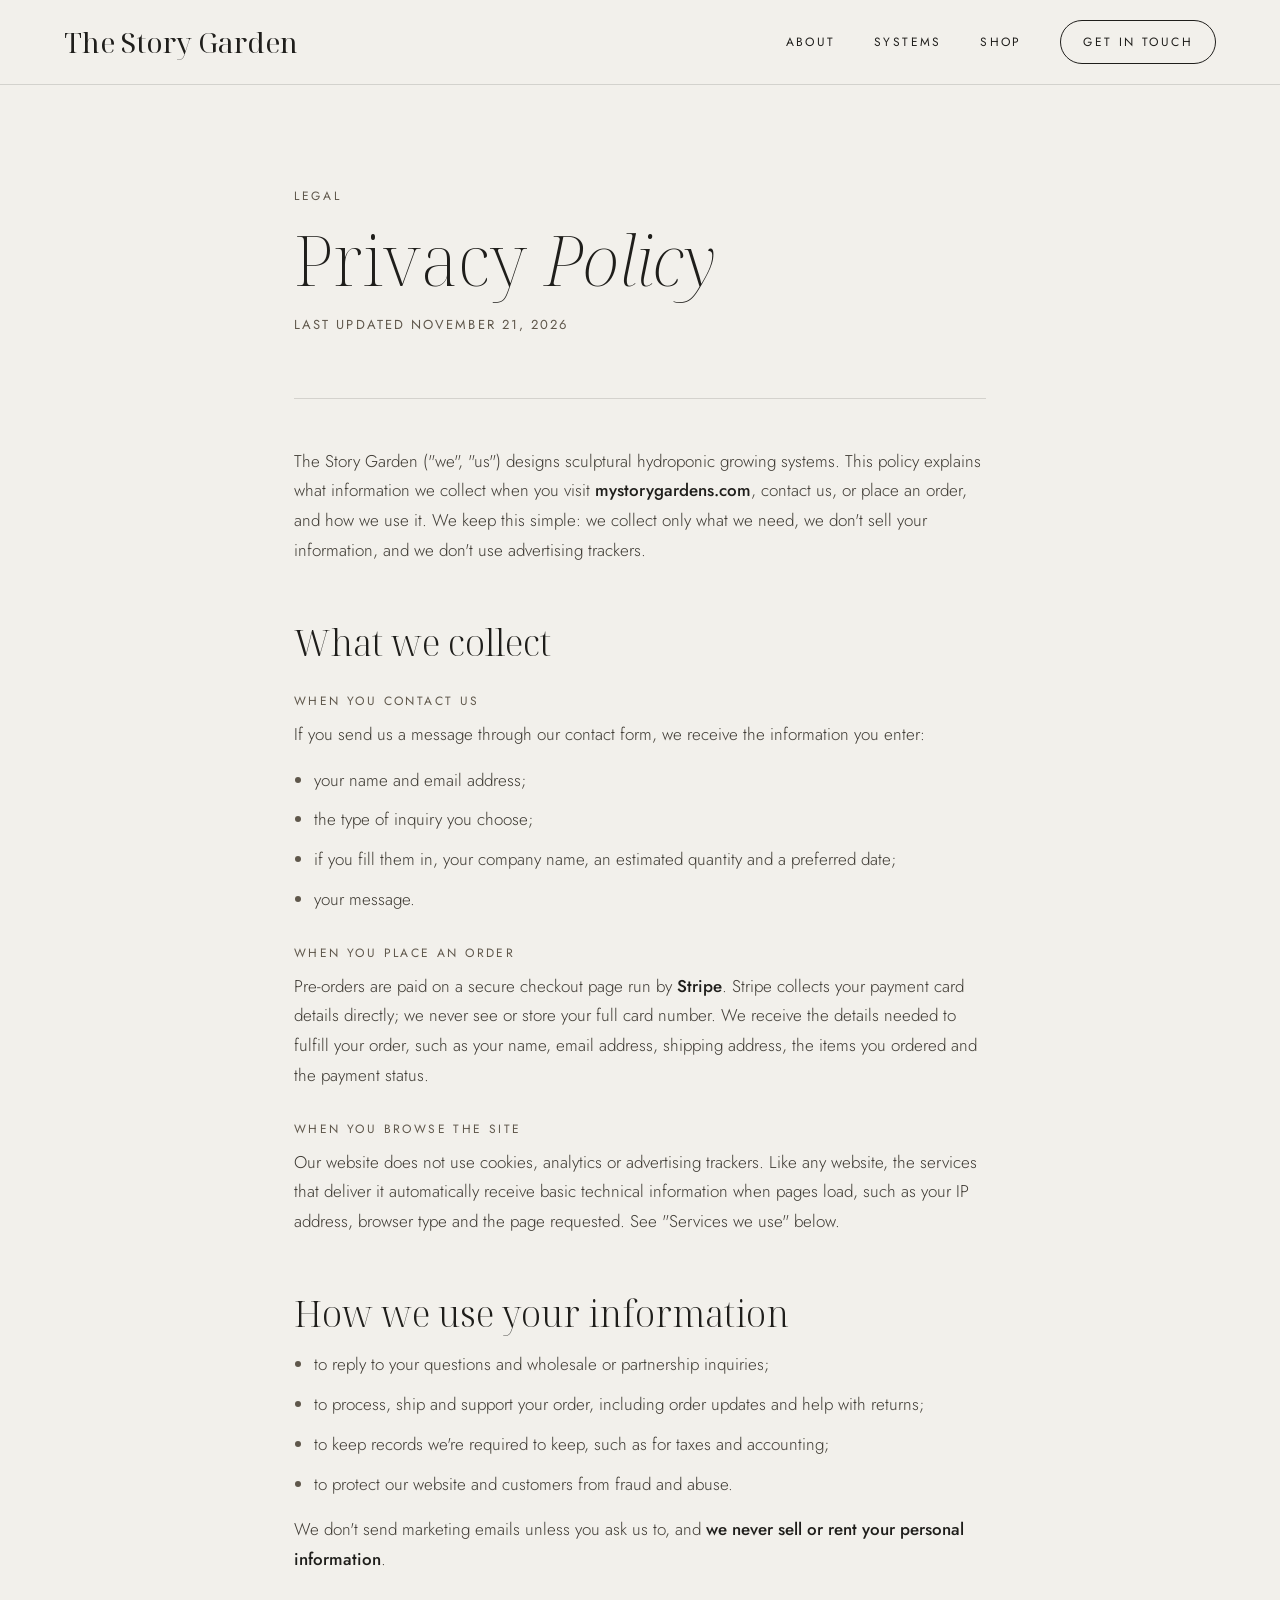
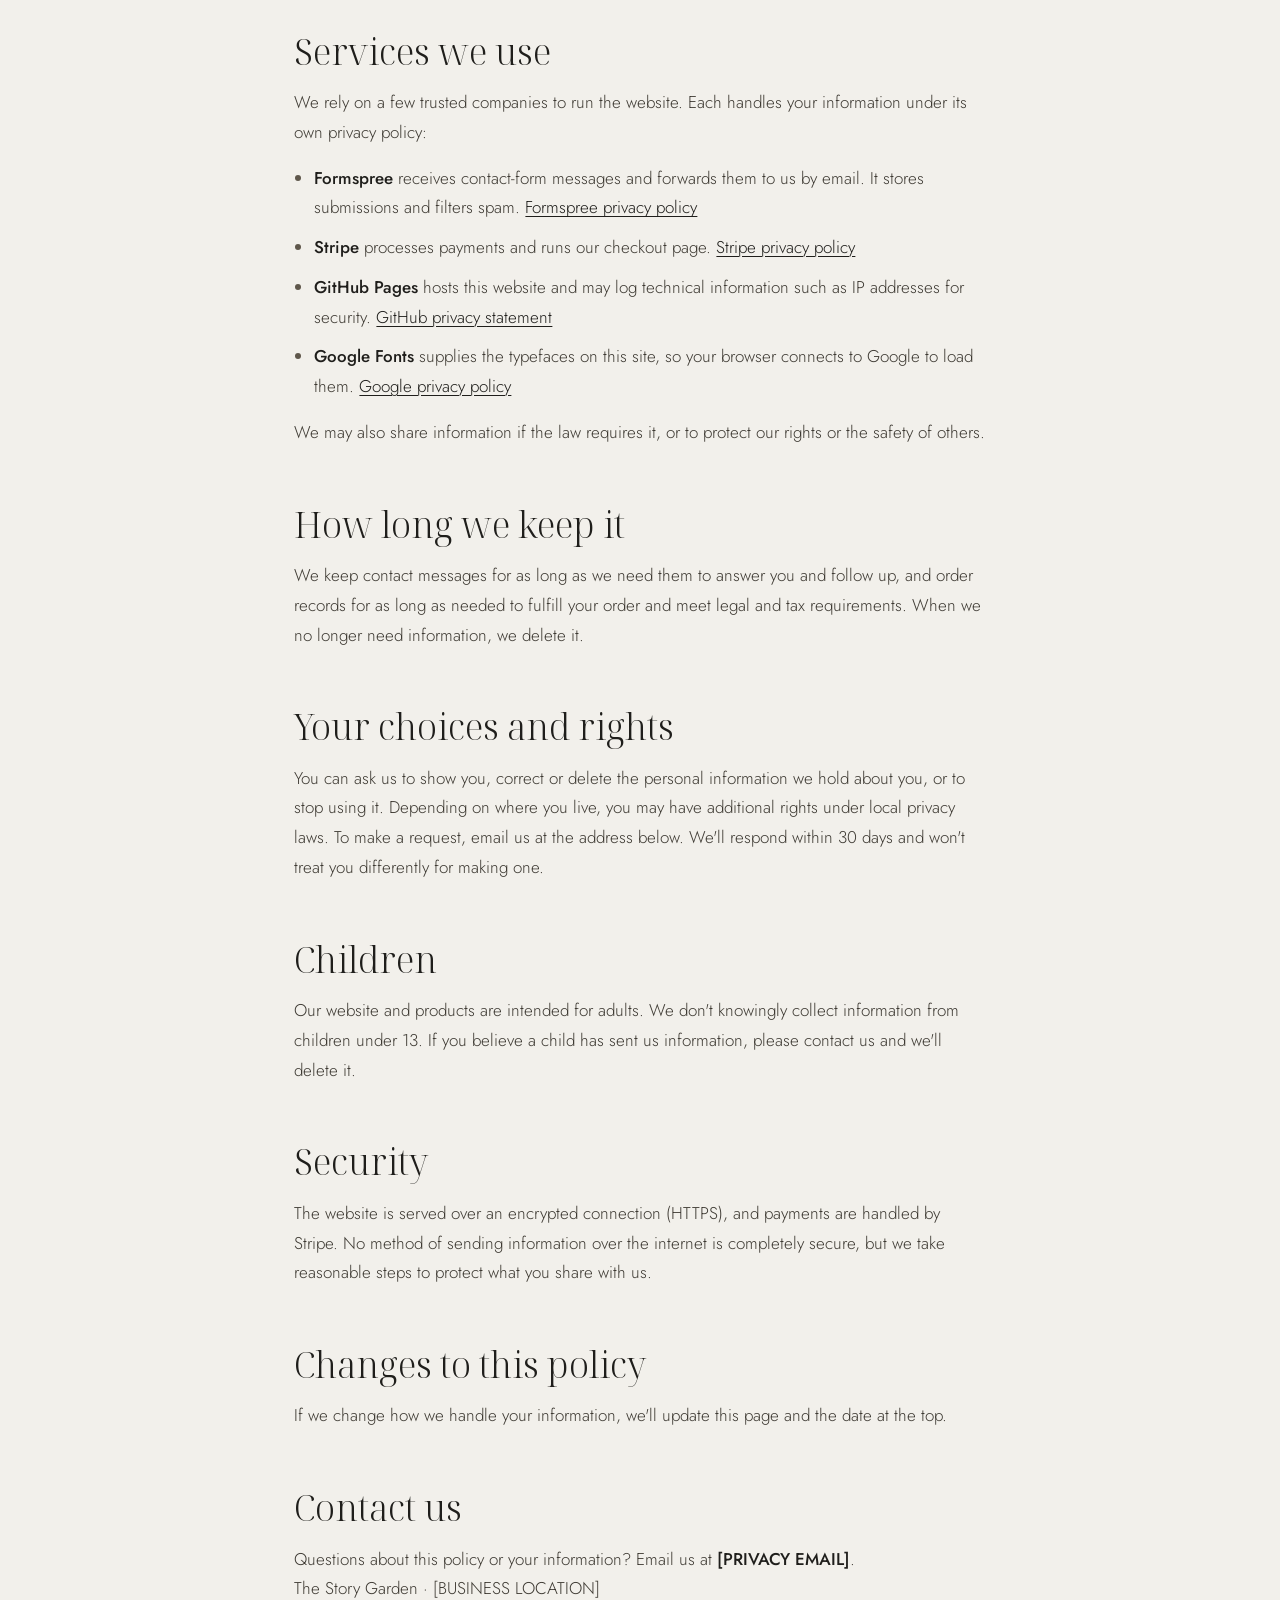
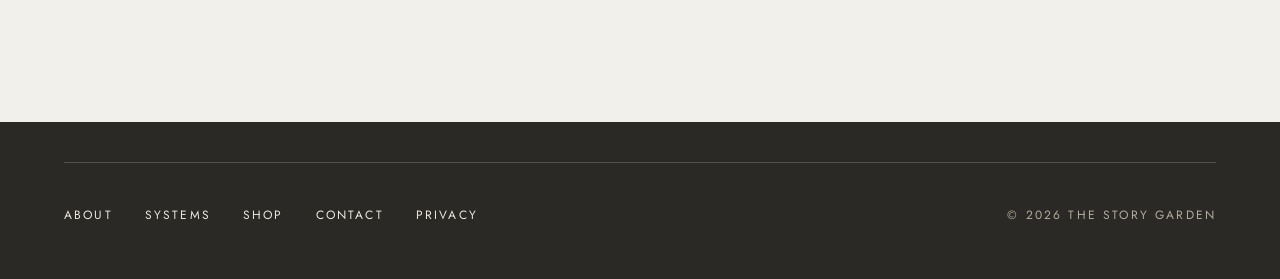
==== privacy.html @ dff9e578 "Add a privacy policy page New privacy.html (styled by css/legal.css) describing what the site collec" ====
<!doctype html>
<html lang="en">
<head>
  <meta charset="utf-8">
  <meta name="viewport" content="width=device-width, initial-scale=1">
  <title>Privacy Policy — The Story Garden</title>
  <meta name="description" content="How The Story Garden collects, uses and protects your information.">
  <meta name="theme-color" content="#F2F0EB">
  <link rel="icon" href="favicon.svg" type="image/svg+xml">
  <link rel="apple-touch-icon" href="images/sg-initial-logo.png">

  <link rel="preconnect" href="https://fonts.googleapis.com">
  <link rel="preconnect" href="https://fonts.gstatic.com" crossorigin>
  <link rel="stylesheet" href="https://fonts.googleapis.com/css2?family=Noto+Serif+Display:ital,wght@0,200;0,300;0,400;1,200;1,300&family=Jost:wght@300;400;500&display=swap">
  <link rel="stylesheet" href="css/styles.css">
  <link rel="stylesheet" href="css/legal.css">

  <script src="js/main.js" defer></script>
</head>
<body>

  <!-- ============ HEADER ============ -->
  <header class="site-header">
    <div class="container header-inner">
      <a href="index.html" class="logo">The Story Garden</a>
      <nav class="main-nav" aria-label="Main">
        <a class="ulink" href="index.html#about">About</a>
        <a class="ulink" href="index.html#systems">Systems</a>
        <a class="ulink" href="index.html#shop">Shop</a>
        <a class="btn btn-line btn-small" href="index.html#contact">Get in touch</a>
      </nav>
    </div>
  </header>

  <main class="container legal">
    <p class="label">Legal</p>
    <h1 class="title-xl">Privacy <em>Policy</em></h1>
    <p class="legal-date">Last updated November 21, 2026</p>

    <div class="legal-body">
      <p>The Story Garden ("we", "us") designs sculptural hydroponic growing systems. This policy explains what information we collect when you visit <strong>mystorygardens.com</strong>, contact us, or place an order, and how we use it. We keep this simple: we collect only what we need, we don't sell your information, and we don't use advertising trackers.</p>

      <h2>What we collect</h2>

      <h3>When you contact us</h3>
      <p>If you send us a message through our contact form, we receive the information you enter:</p>
      <ul>
        <li>your name and email address;</li>
        <li>the type of inquiry you choose;</li>
        <li>if you fill them in, your company name, an estimated quantity and a preferred date;</li>
        <li>your message.</li>
      </ul>

      <h3>When you place an order</h3>
      <p>Pre-orders are paid on a secure checkout page run by <strong>Stripe</strong>. Stripe collects your payment card details directly; we never see or store your full card number. We receive the details needed to fulfill your order, such as your name, email address, shipping address, the items you ordered and the payment status.</p>

      <h3>When you browse the site</h3>
      <p>Our website does not use cookies, analytics or advertising trackers. Like any website, the services that deliver it automatically receive basic technical information when pages load, such as your IP address, browser type and the page requested. See "Services we use" below.</p>

      <h2>How we use your information</h2>
      <ul>
        <li>to reply to your questions and wholesale or partnership inquiries;</li>
        <li>to process, ship and support your order, including order updates and help with returns;</li>
        <li>to keep records we're required to keep, such as for taxes and accounting;</li>
        <li>to protect our website and customers from fraud and abuse.</li>
      </ul>
      <p>We don't send marketing emails unless you ask us to, and <strong>we never sell or rent your personal information</strong>.</p>

      <h2>Services we use</h2>
      <p>We rely on a few trusted companies to run the website. Each handles your information under its own privacy policy:</p>
      <ul>
        <li><strong>Formspree</strong> receives contact-form messages and forwards them to us by email. It stores submissions and filters spam. <a href="https://formspree.io/legal/privacy-policy" rel="noopener">Formspree privacy policy</a></li>
        <li><strong>Stripe</strong> processes payments and runs our checkout page. <a href="https://stripe.com/privacy" rel="noopener">Stripe privacy policy</a></li>
        <li><strong>GitHub Pages</strong> hosts this website and may log technical information such as IP addresses for security. <a href="https://docs.github.com/en/site-policy/privacy-policies/github-general-privacy-statement" rel="noopener">GitHub privacy statement</a></li>
        <li><strong>Google Fonts</strong> supplies the typefaces on this site, so your browser connects to Google to load them. <a href="https://policies.google.com/privacy" rel="noopener">Google privacy policy</a></li>
      </ul>
      <p>We may also share information if the law requires it, or to protect our rights or the safety of others.</p>

      <h2>How long we keep it</h2>
      <p>We keep contact messages for as long as we need them to answer you and follow up, and order records for as long as needed to fulfill your order and meet legal and tax requirements. When we no longer need information, we delete it.</p>

      <h2>Your choices and rights</h2>
      <p>You can ask us to show you, correct or delete the personal information we hold about you, or to stop using it. Depending on where you live, you may have additional rights under local privacy laws. To make a request, email us at the address below. We'll respond within 30 days and won't treat you differently for making one.</p>

      <h2>Children</h2>
      <p>Our website and products are intended for adults. We don't knowingly collect information from children under 13. If you believe a child has sent us information, please contact us and we'll delete it.</p>

      <h2>Security</h2>
      <p>The website is served over an encrypted connection (HTTPS), and payments are handled by Stripe. No method of sending information over the internet is completely secure, but we take reasonable steps to protect what you share with us.</p>

      <h2>Changes to this policy</h2>
      <p>If we change how we handle your information, we'll update this page and the date at the top.</p>

      <h2>Contact us</h2>
      <p>Questions about this policy or your information? Email us at <strong>[PRIVACY EMAIL]</strong>.<br>
      The Story Garden · [BUSINESS LOCATION]</p>
    </div>
  </main>

  <!-- ============ FOOTER ============ -->
  <footer class="dark">
    <div class="container footer-inner">
      <div class="footer-bar">
        <nav aria-label="Footer">
          <a class="ulink" href="index.html#about">About</a>
          <a class="ulink" href="index.html#systems">Systems</a>
          <a class="ulink" href="index.html#shop">Shop</a>
          <a class="ulink" href="index.html#contact">Contact</a>
          <a class="ulink" href="privacy.html" aria-current="page">Privacy</a>
        </nav>
        <span class="muted">© <span id="year">2026</span> The Story Garden</span>
      </div>
    </div>
  </footer>

</body>
</html>
---- css/styles.css ----
/* =========================================================
   The Story Garden — styles
   Colors and fonts live in :root so you can tweak them in one place.
   Fonts are loaded in index.html (Google Fonts: Noto Serif Display + Jost).
   ========================================================= */

:root {
  --ground: #F2F0EB;      /* page background */
  --stone: #E7E2D8;       /* shop band */
  --photo: #E4DED2;       /* image placeholder tone */
  --ink: #1F1E1B;         /* main text */
  --body: #3E3A33;        /* paragraph text */
  --muted: #5F574B;       /* small labels */
  --line: rgba(31, 30, 27, .14);
  --dark: #2A2925;        /* systems + footer */
  --on-dark: #EDE9E1;
  --on-dark-muted: #B3AB9D;
  --accent: #4E5A43;      /* moss green buttons */

  --serif: 'Noto Serif Display', Georgia, serif;
  --sans: 'Jost', system-ui, sans-serif;

  --pad: clamp(20px, 5vw, 64px);
  --ease: cubic-bezier(.2, .7, .2, 1);
}

*, *::before, *::after { box-sizing: border-box; }
html { scroll-behavior: smooth; scroll-padding-top: 84px; }
body {
  margin: 0;
  background: var(--ground);
  color: var(--ink);
  font-family: var(--sans);
  font-weight: 300;
  -webkit-font-smoothing: antialiased;
}
img, video { display: block; max-width: 100%; }
a { color: inherit; text-decoration: none; }
a:hover { color: var(--accent); }
em { font-style: italic; }
h1, h2, h3, p { margin: 0; }

/* Clear outline for keyboard users (not shown on mouse click) */
:focus-visible { outline: 2px solid var(--accent); outline-offset: 3px; }
.dark :focus-visible { outline-color: var(--on-dark); }

.container { max-width: 1320px; margin: 0 auto; padding-inline: var(--pad); }
.section { padding-block: clamp(80px, 10vw, 150px); }

/* ---------- Type helpers ---------- */
.label, .eyebrow, .small-caps {
  font-size: 12px; letter-spacing: .22em; text-transform: uppercase;
  color: var(--muted); font-weight: 400;
}
.title, .title-xl, .statement, .hero-title, .footer-big, .logo, h3 {
  font-family: var(--serif); font-weight: 200;
}
.title { font-size: clamp(40px, 5vw, 72px); line-height: 1.02; }
.title-xl { font-size: clamp(48px, 5.4vw, 80px); line-height: 1; }
.statement { font-size: clamp(34px, 4.2vw, 60px); line-height: 1.12; letter-spacing: -.01em; }
.body, .lead, .about p { font-size: 17px; line-height: 1.7; color: var(--body); }
.lead { font-size: 18px; max-width: 440px; }

/* ---------- Links & buttons ---------- */
.ulink {
  background-image: linear-gradient(currentColor, currentColor);
  background-size: 0% 1px; background-repeat: no-repeat; background-position: 0 100%;
  padding-bottom: 3px; transition: background-size .5s ease;
}
.ulink:hover { background-size: 100% 1px; }
/* Small text links: invisible padding makes the tap area 44px tall; the underline stays under the text */
.main-nav .ulink, .footer-bar .ulink, .card-meta .ulink, .small-caps.ulink {
  display: inline-block; padding-block: 15px; background-position: 0 calc(100% - 13px);
}
.link-arrow {
  display: inline-flex; align-items: center; gap: 10px; min-height: 44px;
  font-size: 13px; letter-spacing: .16em; text-transform: uppercase; font-weight: 400;
}

.btn {
  display: inline-flex; align-items: center; justify-content: center; gap: 12px;
  min-height: 48px; padding: 16px 30px; border-radius: 999px;
  font: inherit; font-size: 13px; font-weight: 400; letter-spacing: .16em; text-transform: uppercase;
  cursor: pointer; transition: background-color .4s, color .4s, border-color .4s;
}
.btn-solid { background: var(--accent); color: #F7F5F0; border: 1px solid var(--accent); }
.btn-solid:hover { background: var(--ink); border-color: var(--ink); color: var(--ground); }
.btn-line { background: transparent; color: var(--ink); border: 1px solid var(--ink); }
.btn-line:hover { background: var(--ink); color: var(--ground); }
.btn-small { min-height: 44px; padding: 12px 22px; font-size: 12px; letter-spacing: .2em; }
.btn-wide { width: 100%; min-height: 52px; }
.btn:disabled { opacity: .6; cursor: wait; }

/* ---------- Header ---------- */
.site-header {
  position: sticky; top: 0; z-index: 10;
  background: rgba(242, 240, 235, .9); backdrop-filter: blur(10px);
  border-bottom: 1px solid var(--line);
}
.header-inner {
  min-height: 84px; display: flex; align-items: center; justify-content: space-between;
  gap: 16px 24px; flex-wrap: wrap; padding-block: 12px;
}
.logo { font-size: 28px; font-weight: 400; }
.main-nav {
  display: flex; align-items: center; gap: clamp(18px, 3vw, 40px);
  font-size: 12px; letter-spacing: .2em; text-transform: uppercase; font-weight: 400;
}

/* ---------- Hero ---------- */
.hero {
  display: flex; flex-wrap: wrap; align-items: flex-end;
  gap: clamp(40px, 6vw, 96px);
  padding-block: clamp(48px, 7vw, 96px) clamp(64px, 8vw, 112px);
}
.hero-text { flex: 1 1 460px; min-width: 0; display: flex; flex-direction: column; gap: 36px; padding-bottom: 24px; }
.eyebrow { letter-spacing: .24em; }
.hero-title { font-size: clamp(56px, 7.4vw, 112px); line-height: .92; letter-spacing: -.02em; }
.hero-title span { display: block; }
.hero-title .indent { padding-left: .6em; }
.hero-ctas { display: flex; flex-wrap: wrap; gap: 16px; align-items: center; }
.hero-media {
  flex: 1 1 420px; min-width: 0;
  height: clamp(480px, 50vw, 680px);
  border-radius: 999px 999px 4px 4px;
  background: var(--photo);
}
/* object-position keeps the vase and plants in view inside the arch */
.hero-media img { width: 100%; height: 100%; object-fit: cover; object-position: 65% 70%; }

/* ---------- Marquee ---------- */
.marquee { border-block: 1px solid var(--line); overflow: hidden; padding: 26px 0; }
.marquee-track {
  display: flex; width: max-content; gap: 56px; align-items: center; white-space: nowrap;
  font-family: var(--serif); font-style: italic; font-weight: 200;
  font-size: clamp(26px, 2.8vw, 40px); color: var(--body);
  animation: marquee 46s linear infinite;
}
.marquee-track i { width: 7px; height: 7px; border-radius: 50%; background: #9C9282; }

/* ---------- About ---------- */
.about { display: flex; flex-direction: column; gap: clamp(56px, 7vw, 104px); }
.row-label { display: flex; flex-wrap: wrap; gap: 32px 64px; align-items: flex-start; }
.row-label > .label, .row-label > .spacer { flex: 0 1 200px; }
.row-label > .statement, .row-label > .body-cols { flex: 999 1 560px; min-width: 0; }
.body-cols { display: flex; flex-wrap: wrap; gap: 32px 64px; }
.body-cols > div { flex: 1 1 280px; }
.body-cols p + p { margin-top: 20px; display: inline-block; }
.body-cols p + a { margin-top: 5px; }
.photo-pair { display: flex; flex-wrap: wrap; gap: 32px; align-items: flex-start; }
.photo { flex: 1 1 340px; height: 520px; border-radius: 4px; background: var(--photo); }
.photo-offset { flex: 1.4 1 420px; height: 440px; margin-top: 120px; background: #D9D1C2; }
.photo .zi { width: 100%; height: 100%; object-fit: cover; }
.photo:first-child .zi { object-position: 70% 60%; }   /* keep the vase in frame */

/* ---------- Systems (dark) ---------- */
.dark { background: var(--dark); color: var(--on-dark); }
.dark .label { color: var(--on-dark-muted); }
.dark a:hover { color: #fff; }
.systems-head { display: flex; flex-wrap: wrap; gap: 24px 64px; align-items: flex-end; justify-content: space-between; margin-bottom: 64px; }
.systems-head .label { margin-bottom: 20px; }
.systems-intro { max-width: 380px; font-size: 16px; line-height: 1.7; color: #C9C2B5; }
.systems-grid { display: grid; grid-template-columns: repeat(auto-fit, minmax(min(100%, 520px), 1fr)); gap: 40px 32px; }
.system-card { display: flex; flex-direction: column; gap: 22px; }
.video-frame { position: relative; display: block; aspect-ratio: 16 / 9; border-radius: 4px; background: #D8D4CC; }
.video-frame video { position: absolute; top: 0; left: 0; width: 100%; height: 100%; object-fit: cover; }
/* Older browsers without aspect-ratio: keep the 16:9 box with the padding trick */
@supports not (aspect-ratio: 16 / 9) {
  .video-frame { height: 0; padding-top: 56.25%; }
}
/* The video cards are buttons (click = open the player), so clear the default button look */
button.video-frame { width: 100%; padding: 0; border: 0; font: inherit; color: inherit; cursor: pointer; text-align: left; }

/* ---------- Full-screen video player ---------- */
dialog:not([open]) { display: none; }   /* for browsers that don't know <dialog> */
.player {
  position: fixed; top: 0; left: 0; z-index: 100;
  width: 100%; height: 100%; height: 100dvh;   /* dvh = the visible screen on phones */
  max-width: none; max-height: none; margin: 0; padding: 0; border: 0;
  background: #000; color: var(--on-dark); overflow: hidden;
}
.player::backdrop { background: #000; }
.player-inner { position: relative; width: 100%; height: 100%; background: #000; }
.player-inner:fullscreen { width: 100%; height: 100%; }
.player-inner:-webkit-full-screen { width: 100%; height: 100%; }
/* The video fills the whole screen */
.player-video {
  position: absolute; top: 0; left: 0; width: 100%; height: 100%; display: block;
  object-fit: contain; background: #000;
  padding-bottom: env(safe-area-inset-bottom);
}
/* Small close button floating in the top-right corner (kept clear of the phone's notch) */
.player-close {
  position: absolute; z-index: 2;
  top: max(16px, env(safe-area-inset-top)); right: max(16px, env(safe-area-inset-right));
  display: flex; align-items: center; justify-content: center;
  width: 48px; height: 48px; padding: 0; border-radius: 50%;
  border: 1px solid rgba(237, 233, 225, .35); background: rgba(0, 0, 0, .45); color: var(--on-dark);
  cursor: pointer; transition: background-color .3s, color .3s;
}
.player-close:hover { background: var(--on-dark); color: var(--dark); }
/* Stop the page behind from scrolling while the player is open */
html.player-open, html.player-open body { overflow: hidden; }
.pill {
  position: absolute; top: 16px; right: 16px;
  font-size: 11px; letter-spacing: .16em; text-transform: uppercase; font-weight: 400;
  padding: 8px 14px; border-radius: 999px; color: var(--on-dark);
}
.pill-accent { background: var(--accent); }
.pill-dark { background: var(--dark); }
.card-title-row {
  display: flex; justify-content: space-between; align-items: baseline; gap: 16px;
  padding-bottom: 18px; border-bottom: 1px solid rgba(237, 233, 225, .2);
}
.card-title-row h3 { font-size: 36px; font-weight: 300; }
.price { font-size: 15px; color: #C9C2B5; }
.card-meta {
  display: flex; justify-content: space-between; align-items: center; gap: 16px;
  font-size: 12px; letter-spacing: .16em; text-transform: uppercase; font-weight: 400; color: var(--on-dark-muted);
}
.card-meta a { color: var(--on-dark); }

/* ---------- Shop ---------- */
.stone { background: var(--stone); }
.shop { display: flex; flex-wrap: wrap; gap: clamp(40px, 6vw, 96px); align-items: center; }
.shop-media { flex: 1.2 1 440px; min-width: 0; aspect-ratio: 1 / 1; border-radius: 4px; background: #DCD5C8; }
/* The shop photo is a cut-out, so it sits whole on the stone tile instead of being cropped */
.shop-media img { width: 100%; height: 100%; object-fit: contain; padding: 7% 0 5%; }
.shop-info { flex: 1 1 380px; min-width: 0; display: flex; flex-direction: column; gap: 28px; }
.shop-price { font-family: var(--serif); font-size: 26px; font-weight: 300; }
.shop-info .body { max-width: 460px; }
.specs { margin: 0; display: grid; grid-template-columns: 1fr 1fr; border-top: 1px solid var(--line); }
.specs dt, .specs dd { margin: 0; padding: 14px 0; border-bottom: 1px solid var(--line); }
.specs dt { font-size: 12px; letter-spacing: .16em; text-transform: uppercase; color: var(--muted); font-weight: 400; }
.specs dd { font-size: 15px; }

/* ---------- Contact ---------- */
.contact { display: flex; flex-wrap: wrap; gap: 56px clamp(40px, 7vw, 120px); }
.contact-intro { flex: 1 1 340px; min-width: 0; display: flex; flex-direction: column; gap: 24px; }
.contact-intro .body { max-width: 380px; }
.contact-form { flex: 1.3 1 460px; min-width: 0; display: flex; flex-direction: column; gap: 32px; }
.field-row { display: flex; flex-wrap: wrap; gap: 32px; }
.field-row > .field-label { flex: 1 1 220px; }
.field-row > .field-sm { flex: 1 1 140px; }
.field-label {
  display: flex; flex-direction: column; gap: 4px;
  font-size: 12px; letter-spacing: .16em; text-transform: uppercase; color: var(--muted); font-weight: 400;
}
.field {
  width: 100%; padding: 12px 0; border: 0; border-bottom: 1px solid #B9B0A0; border-radius: 0;
  background: transparent; font: inherit; font-size: 16px; font-weight: 300;
  letter-spacing: normal; text-transform: none; color: var(--ink);
  outline: none; transition: border-color .3s;
}
.field:focus { border-bottom-color: var(--ink); }
.field:focus-visible { outline: none; box-shadow: 0 1px 0 var(--ink); }
.field::placeholder { color: #857C6E; }
textarea.field { resize: vertical; }

.chips { border: 0; margin: 0; padding: 0; }
.chips legend { padding: 0; margin-bottom: 14px; }
.chip-row { display: flex; flex-wrap: wrap; gap: 10px; }
.chip { position: relative; cursor: pointer; }
.chip input { position: absolute; opacity: 0; pointer-events: none; }
.chip span {
  display: inline-flex; align-items: center; min-height: 44px; padding: 12px 20px;
  border: 1px solid #B9B0A0; border-radius: 999px; font-size: 14px;
  transition: background-color .3s, color .3s, border-color .3s;
}
.chip:hover span { border-color: var(--ink); }
.chip input:checked + span { background: var(--ink); color: var(--ground); border-color: var(--ink); }
.chip input:focus-visible + span { outline: 2px solid var(--accent); outline-offset: 2px; }

.biz summary {
  list-style: none; cursor: pointer; display: inline-flex; align-items: center; gap: 10px;
  min-height: 44px; font-size: 14px;
}
.biz summary::-webkit-details-marker { display: none; }
.biz .plus {
  position: relative; width: 22px; height: 22px; border: 1px solid var(--ink); border-radius: 50%;
}
.biz .plus::before, .biz .plus::after {
  content: ''; position: absolute; left: 50%; top: 50%; width: 9px; height: 1px; background: var(--ink);
  transform: translate(-50%, -50%); transition: transform .3s;
}
.biz .plus::after { transform: translate(-50%, -50%) rotate(90deg); }
.biz[open] .plus::after { transform: translate(-50%, -50%) rotate(0deg); }
.biz[open] .field-row { margin-top: 24px; animation: rise .6s var(--ease) both; }

.btn-arrow { align-self: flex-start; min-height: 52px; padding-inline: 32px; }
.form-status { font-size: 15px; color: var(--accent); min-height: 1.4em; }
.form-status.is-error { color: #8A3B2E; }
.form-note { margin-top: -20px; font-size: 14px; line-height: 1.6; color: var(--muted); }
.form-note a { color: var(--ink); text-decoration: underline; text-decoration-thickness: 1px; text-underline-offset: 3px; }

/* ---------- Footer ---------- */
.footer-inner { padding-block: clamp(72px, 9vw, 128px) 40px; display: flex; flex-direction: column; gap: 72px; }
.footer-big { font-size: clamp(56px, 9.6vw, 148px); line-height: .9; letter-spacing: -.02em; }
.footer-bar {
  display: flex; flex-wrap: wrap; justify-content: space-between; align-items: center; gap: 8px 24px;
  padding-top: 28px; border-top: 1px solid rgba(237, 233, 225, .2);
  font-size: 12px; letter-spacing: .18em; text-transform: uppercase; font-weight: 400;
}
.footer-bar nav { display: flex; flex-wrap: wrap; gap: 0 32px; }
.muted { color: var(--on-dark-muted); }

/* =========================================================
   Motion
   ========================================================= */
@keyframes rise { from { opacity: 0; transform: translateY(32px); } to { opacity: 1; transform: none; } }
@keyframes drift { from { transform: scale(1.1); } to { transform: scale(1); } }
@keyframes marquee { to { transform: translateX(-50%); } }

/* On page load (hero) — d1–d4 stagger the headline lines */
.load { animation: rise 1.3s var(--ease) both; animation-delay: var(--delay, 0s); }
.d1 { --delay: .1s; }
.d2 { --delay: .25s; }
.d3 { --delay: .45s; }
.d4 { --delay: .6s; }
/* "backwards" (not "both") so the hover zoom below still works once the photo has settled */
.drift { animation: drift 2.6s var(--ease) backwards; }

/* On scroll — js/reveal.js adds .is-visible when the element enters the screen */
.js .reveal { opacity: 0; transform: translateY(32px); transition: opacity 1.1s var(--ease), transform 1.1s var(--ease); }
.js .reveal.is-visible { opacity: 1; transform: none; }

/* Gentle zoom on hover — only on devices with a mouse/trackpad, so photos
   don't get stuck zoomed in after a tap on phones and tablets */
.zoom { overflow: hidden; }
.zoom > .zi { transition: transform 1.4s var(--ease); }
@media (hover: hover) {
  .zoom:hover > .zi { transform: scale(1.045); }
}

/* Respect visitors who turn motion off */
@media (prefers-reduced-motion: reduce) {
  html { scroll-behavior: auto; }
  .load, .drift, .marquee-track, .biz[open] .field-row { animation: none; }
  .js .reveal { opacity: 1; transform: none; transition: none; }
  .zoom > .zi { transition: none; }
  .zoom:hover > .zi { transform: none; }
}

/* Older browsers without aspect-ratio: keep the shop photo square */
@supports not (aspect-ratio: 1 / 1) {
  .shop-media { position: relative; height: 0; padding-top: 100%; }
  .shop-media img { position: absolute; top: 0; left: 0; }
}

/* ---------- Small screens ---------- */
@media (max-width: 640px) {
  /* Header stacks: logo on top, links centered below (and wrap on very narrow phones) */
  html { scroll-padding-top: 128px; }
  .header-inner { justify-content: center; gap: 6px 24px; padding-block: 10px; min-height: 0; }
  .logo { font-size: 24px; }
  .main-nav { flex-wrap: wrap; justify-content: center; gap: 4px 16px; letter-spacing: .14em; }
  .main-nav .btn-small { padding: 10px 16px; letter-spacing: .14em; }
  .row-label > .spacer { display: none; }
  .photo, .photo-offset { min-width: 0; }
  .photo { height: 380px; }
  .photo-offset { height: 340px; margin-top: 0; }
  .card-title-row h3 { font-size: 30px; }
}
---- css/legal.css ----
/* Legal pages (privacy, shipping, refunds): a calm, readable single column.
   Loaded after styles.css, so it reuses the same colors and fonts. */

.legal {
  max-width: 820px;
  padding-block: clamp(64px, 8vw, 120px);
}
.legal .label { margin: 0 0 20px; }
.legal .title-xl { margin: 0; }
.legal-date {
  margin: 20px 0 0;
  font-size: 13px; letter-spacing: .16em; text-transform: uppercase;
  color: var(--muted); font-weight: 400;
}

.legal-body {
  margin-top: clamp(40px, 5vw, 64px);
  padding-top: clamp(32px, 4vw, 48px);
  border-top: 1px solid var(--line);
  font-size: 17px; line-height: 1.75; color: var(--body);
}
.legal-body h2 {
  margin: 56px 0 16px;
  font-family: var(--serif); font-weight: 300;
  font-size: clamp(28px, 3vw, 36px); line-height: 1.15; color: var(--ink);
}
.legal-body h3 {
  margin: 28px 0 8px;
  font-family: var(--sans); font-weight: 400;
  font-size: 12px; letter-spacing: .2em; text-transform: uppercase; color: var(--muted);
}
.legal-body p { margin: 0 0 16px; }
.legal-body ul { margin: 0 0 16px; padding-left: 1.2em; }
.legal-body li { margin-bottom: 10px; }
.legal-body li::marker { color: var(--muted); }
.legal-body strong { font-weight: 500; color: var(--ink); }
.legal-body a {
  color: var(--ink);
  text-decoration: underline; text-decoration-thickness: 1px; text-underline-offset: 3px;
}
.legal-body a:hover { color: var(--accent); }

/* Footer on legal pages has no big headline, so tighten it */
.legal + footer .footer-inner { padding-block: 40px; }
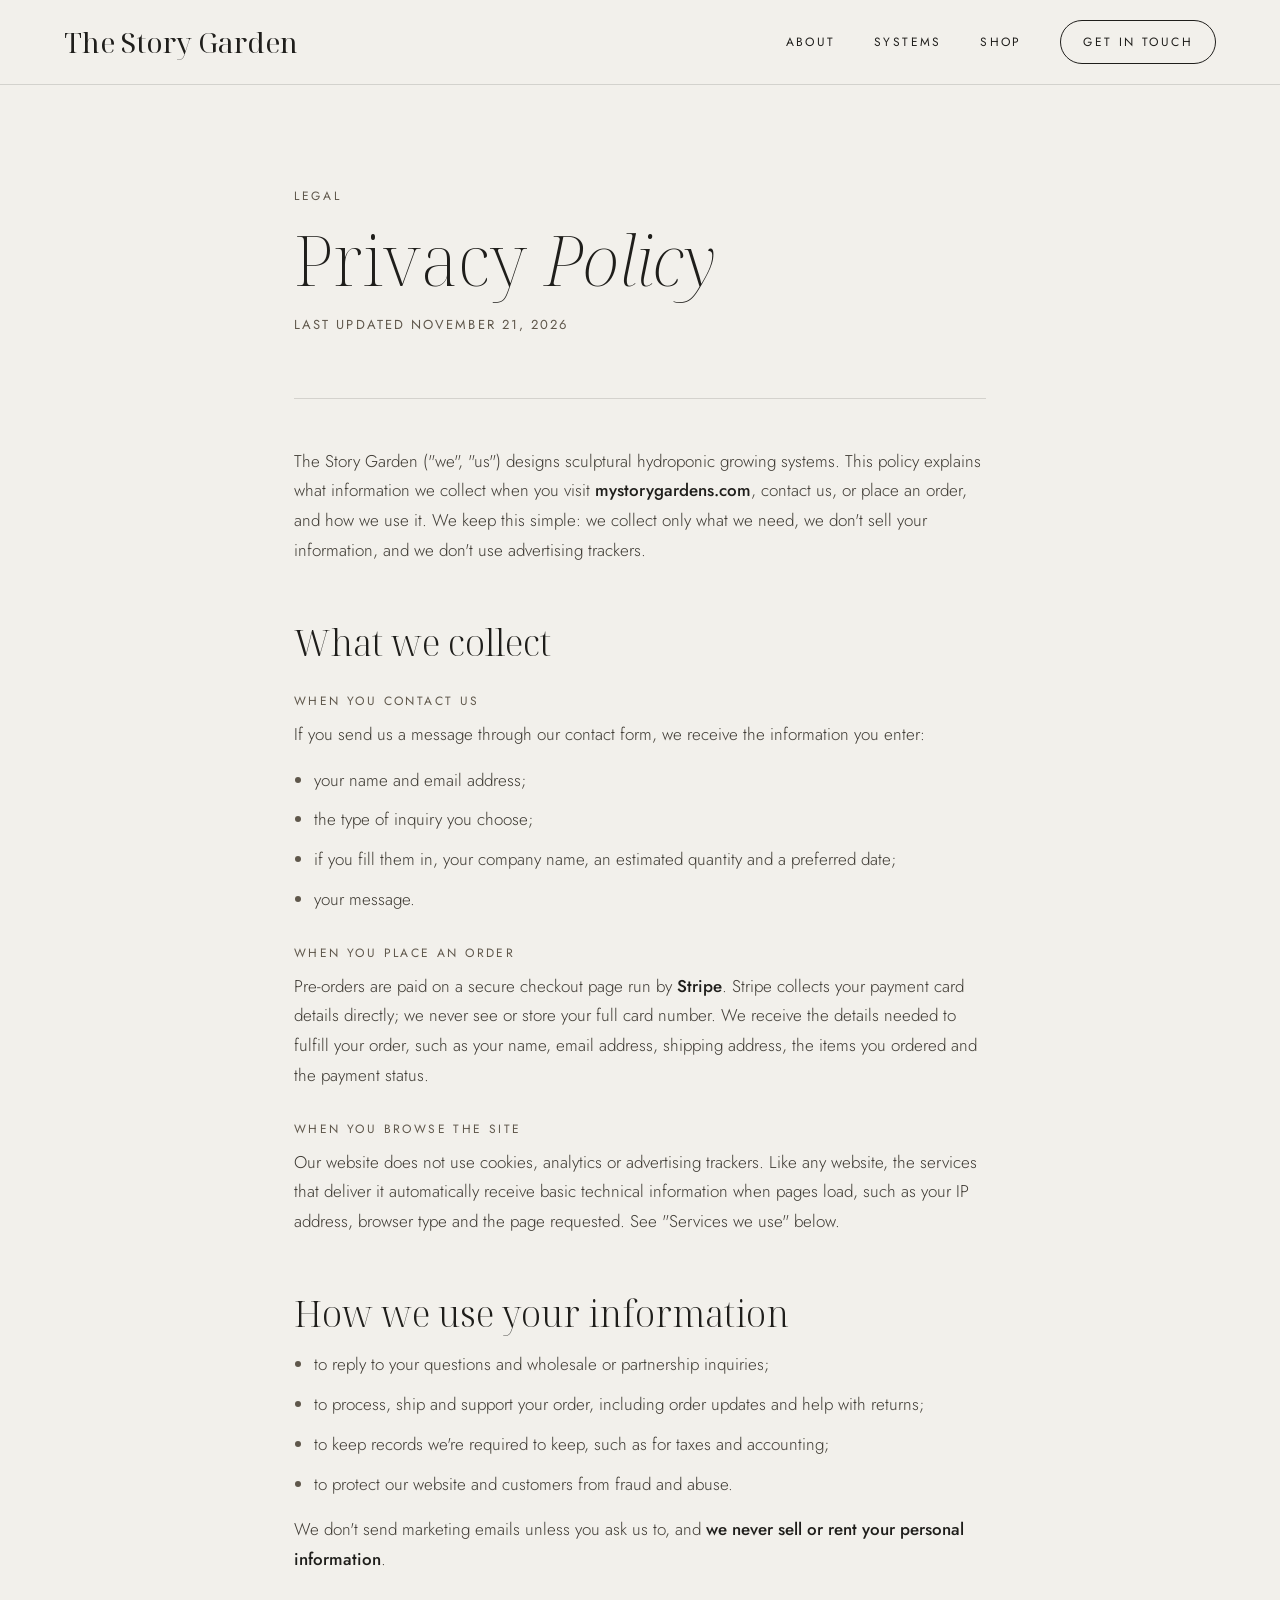
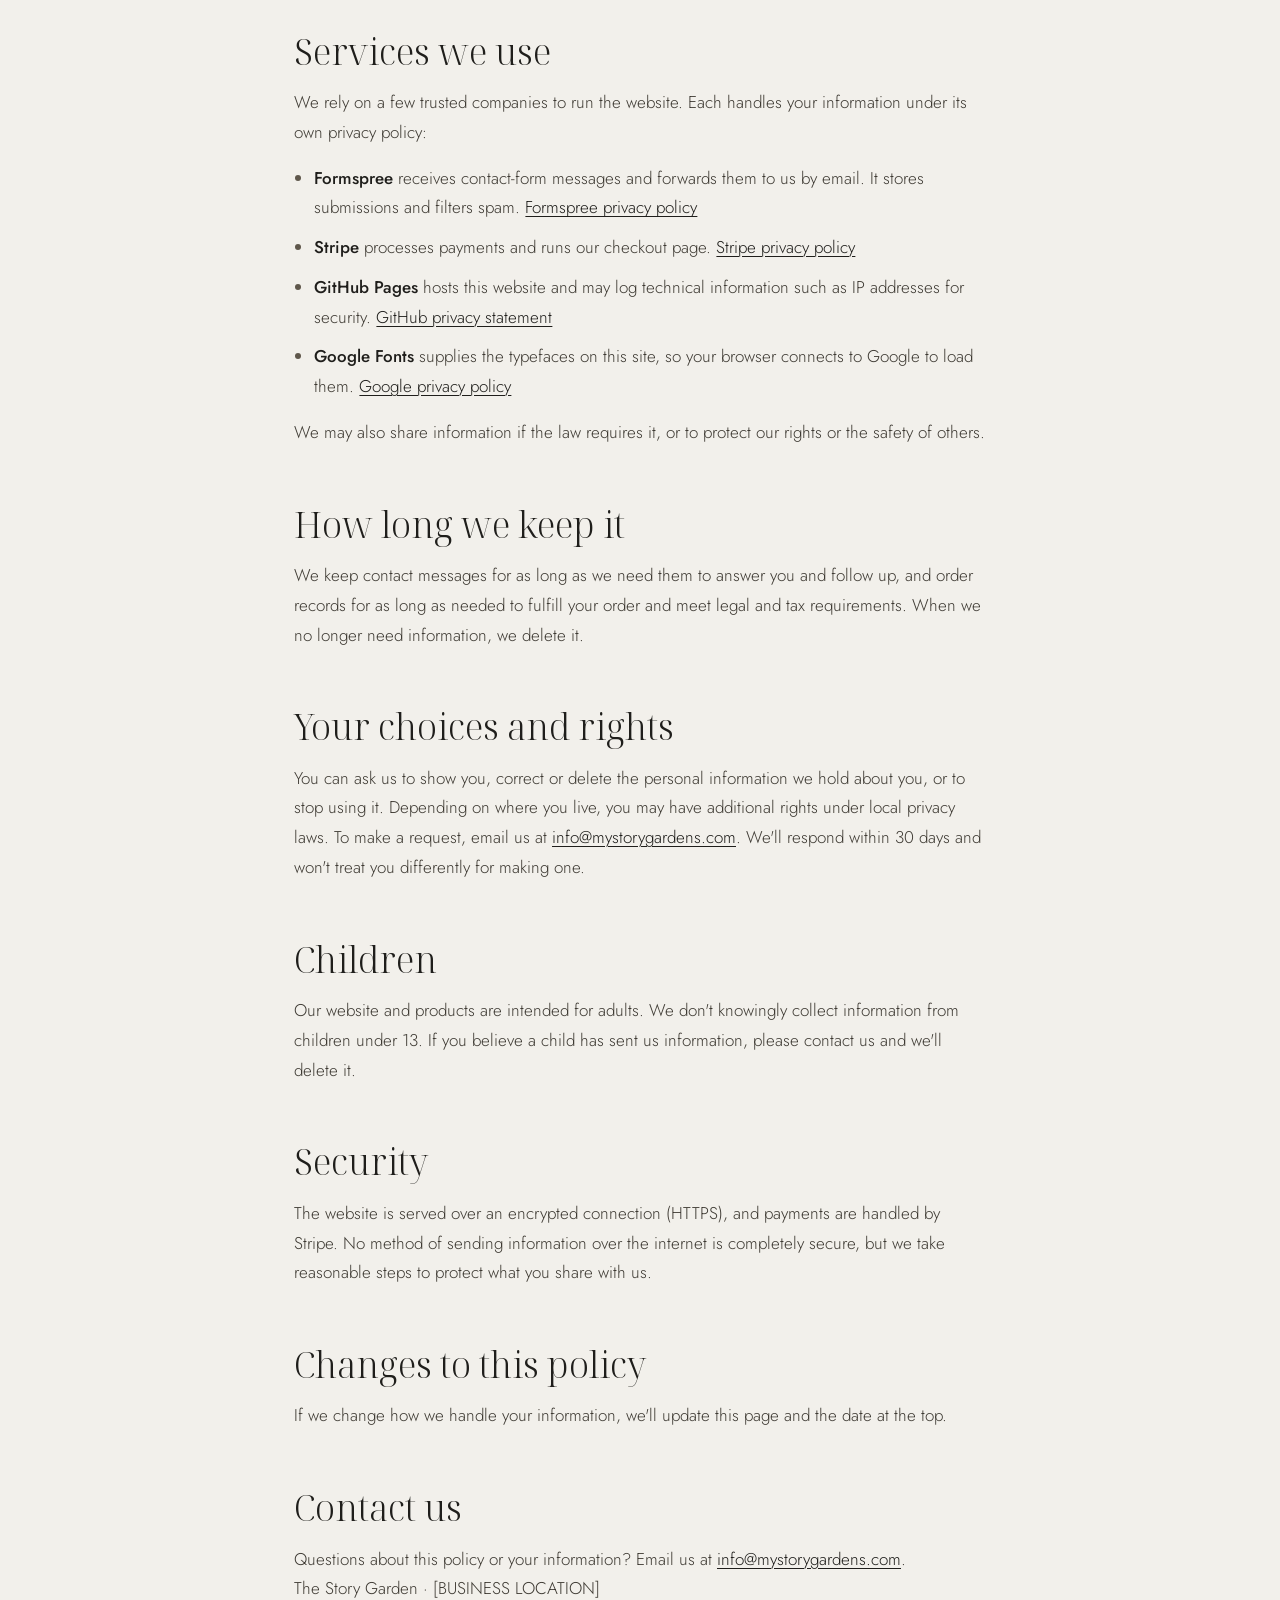
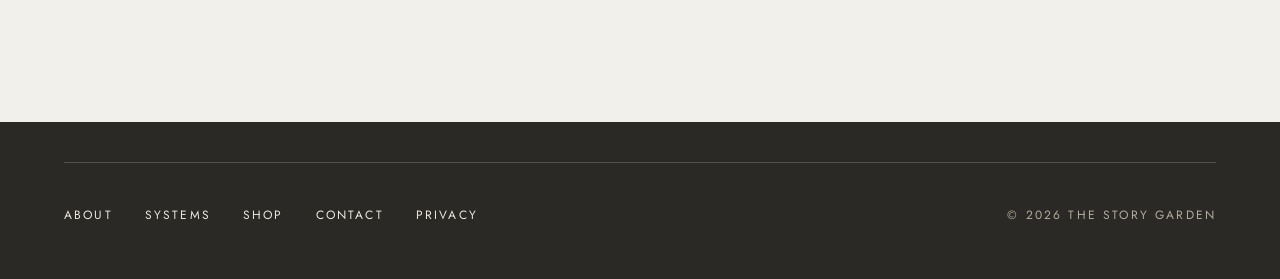
==== commit 903f1355: "Privacy policy: use info@mystorygardens.com for requests" ====
--- a/privacy.html
+++ b/privacy.html
@@ -80,7 +80,7 @@
       <p>We keep contact messages for as long as we need them to answer you and follow up, and order records for as long as needed to fulfill your order and meet legal and tax requirements. When we no longer need information, we delete it.</p>
 
       <h2>Your choices and rights</h2>
-      <p>You can ask us to show you, correct or delete the personal information we hold about you, or to stop using it. Depending on where you live, you may have additional rights under local privacy laws. To make a request, email us at the address below. We'll respond within 30 days and won't treat you differently for making one.</p>
+      <p>You can ask us to show you, correct or delete the personal information we hold about you, or to stop using it. Depending on where you live, you may have additional rights under local privacy laws. To make a request, email us at <a href="mailto:info@mystorygardens.com">info@mystorygardens.com</a>. We'll respond within 30 days and won't treat you differently for making one.</p>
 
       <h2>Children</h2>
       <p>Our website and products are intended for adults. We don't knowingly collect information from children under 13. If you believe a child has sent us information, please contact us and we'll delete it.</p>
@@ -92,7 +92,7 @@
       <p>If we change how we handle your information, we'll update this page and the date at the top.</p>
 
       <h2>Contact us</h2>
-      <p>Questions about this policy or your information? Email us at <strong>[PRIVACY EMAIL]</strong>.<br>
+      <p>Questions about this policy or your information? Email us at <a href="mailto:info@mystorygardens.com">info@mystorygardens.com</a>.<br>
       The Story Garden · [BUSINESS LOCATION]</p>
     </div>
   </main>
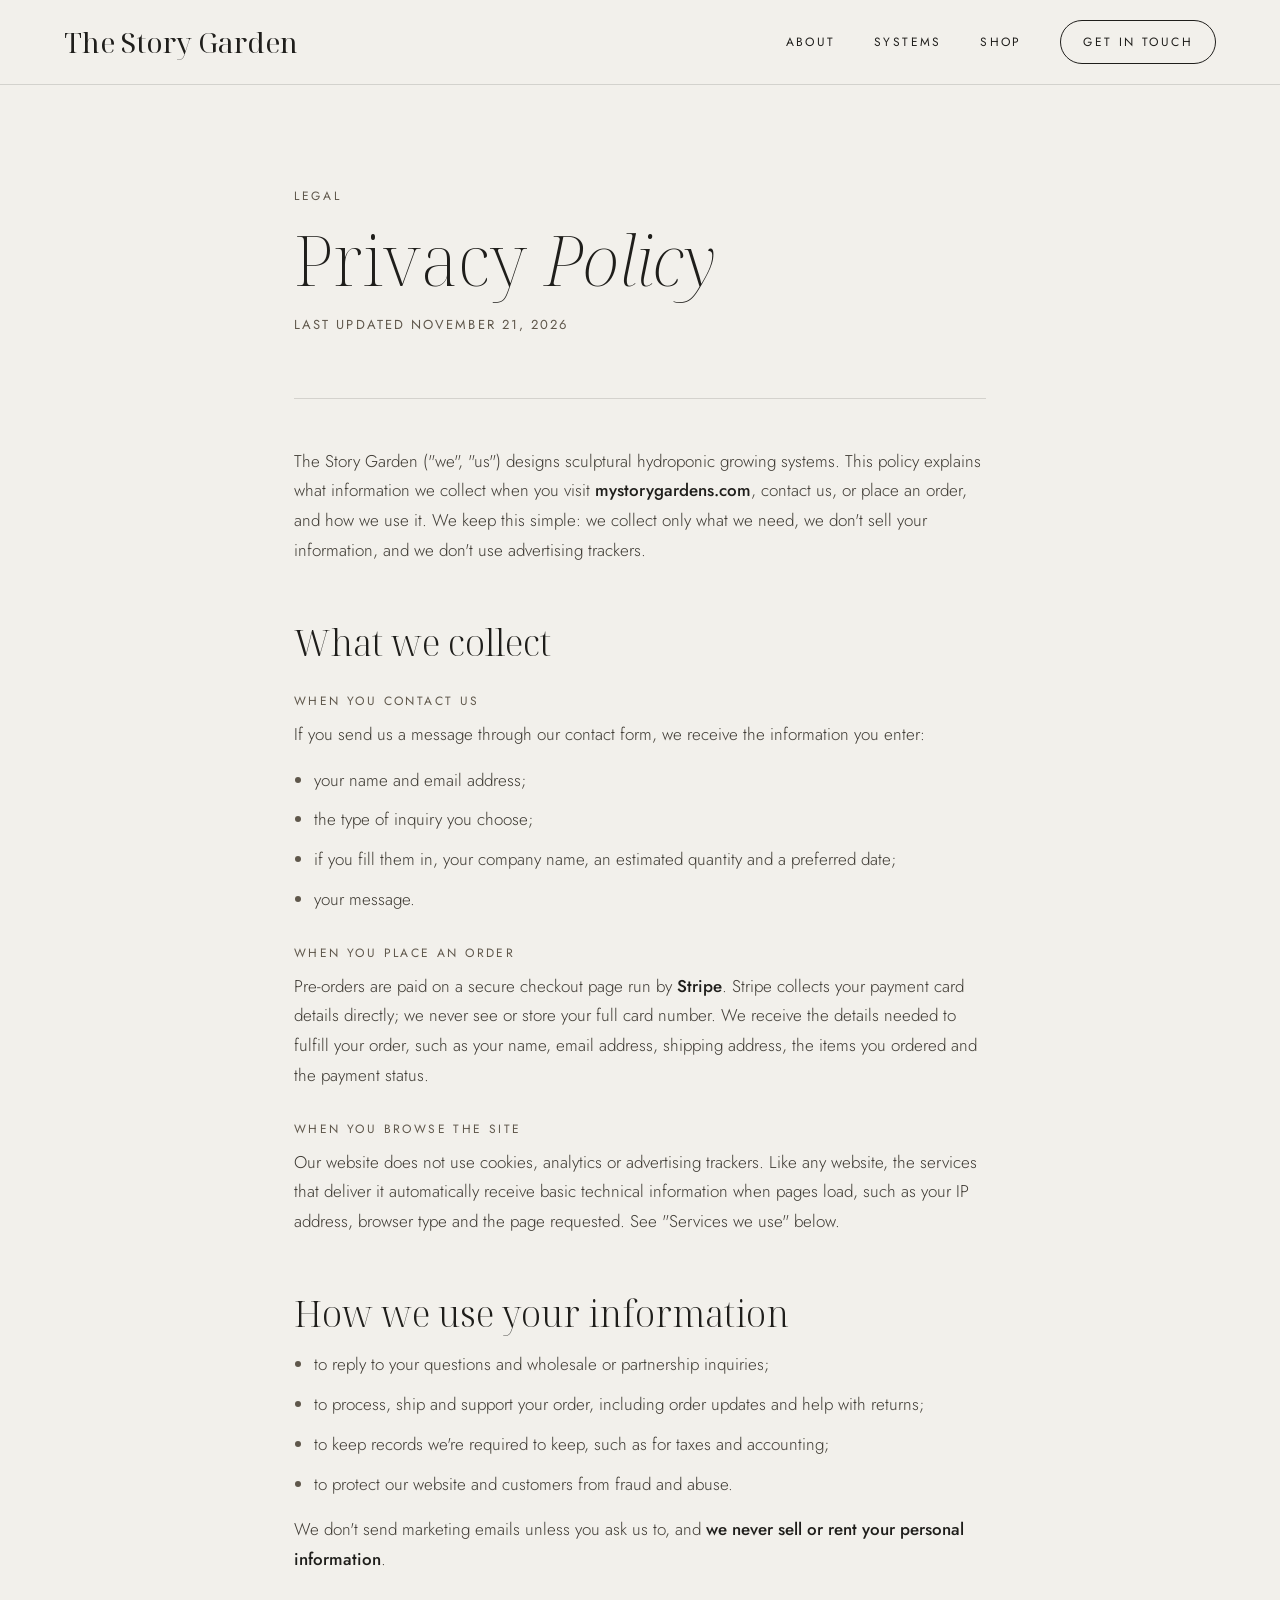
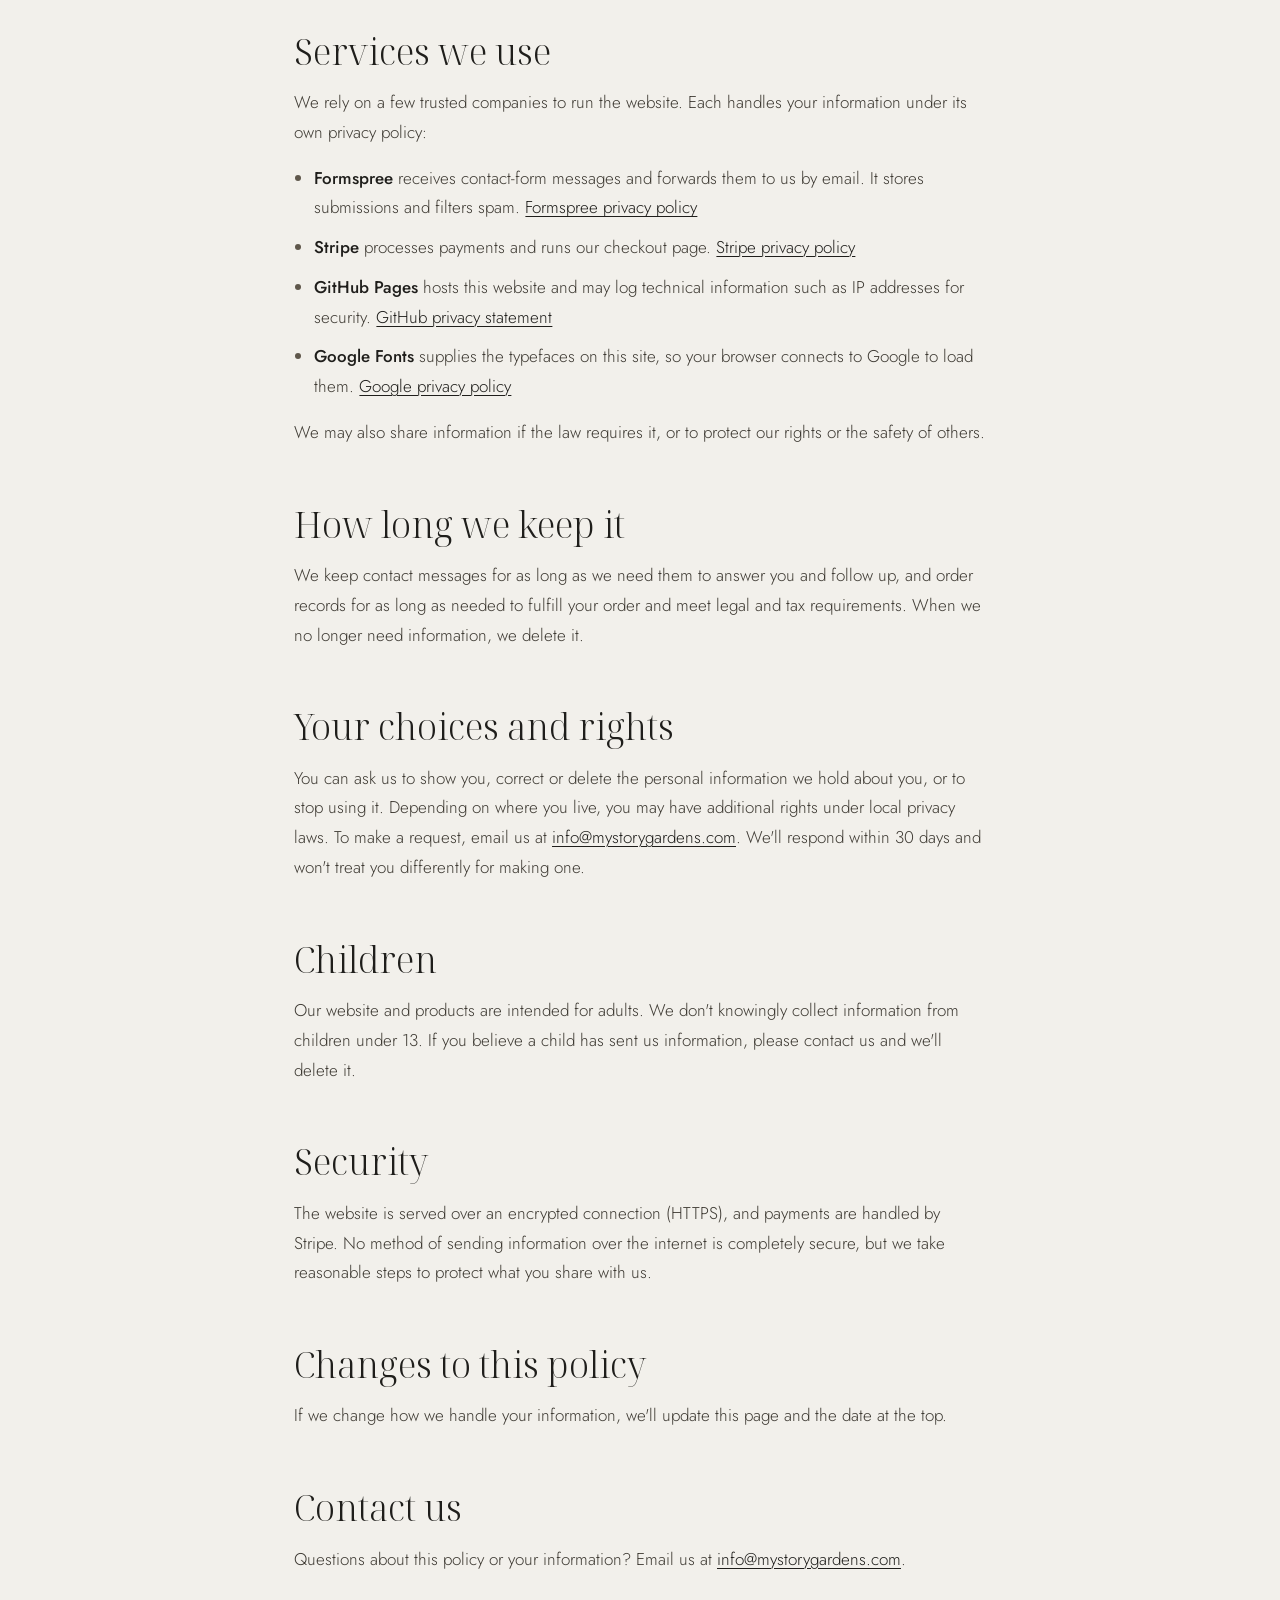
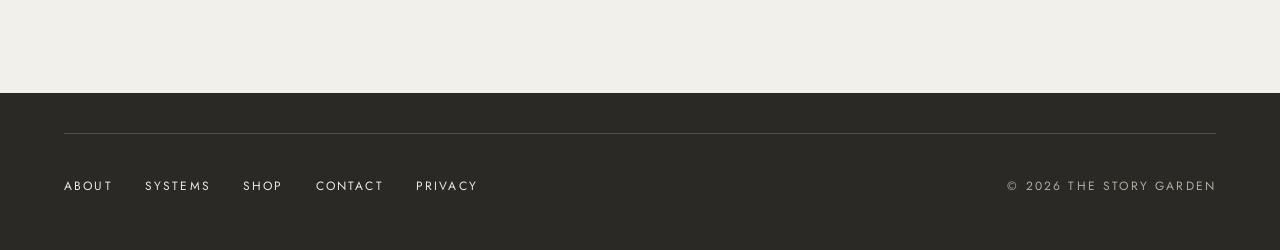
==== commit a2ae3db0: "Privacy policy: remove business location line" ====
--- a/privacy.html
+++ b/privacy.html
@@ -92,8 +92,7 @@
       <p>If we change how we handle your information, we'll update this page and the date at the top.</p>
 
       <h2>Contact us</h2>
-      <p>Questions about this policy or your information? Email us at <a href="mailto:info@mystorygardens.com">info@mystorygardens.com</a>.<br>
-      The Story Garden · [BUSINESS LOCATION]</p>
+      <p>Questions about this policy or your information? Email us at <a href="mailto:info@mystorygardens.com">info@mystorygardens.com</a>.</p>
     </div>
   </main>
 
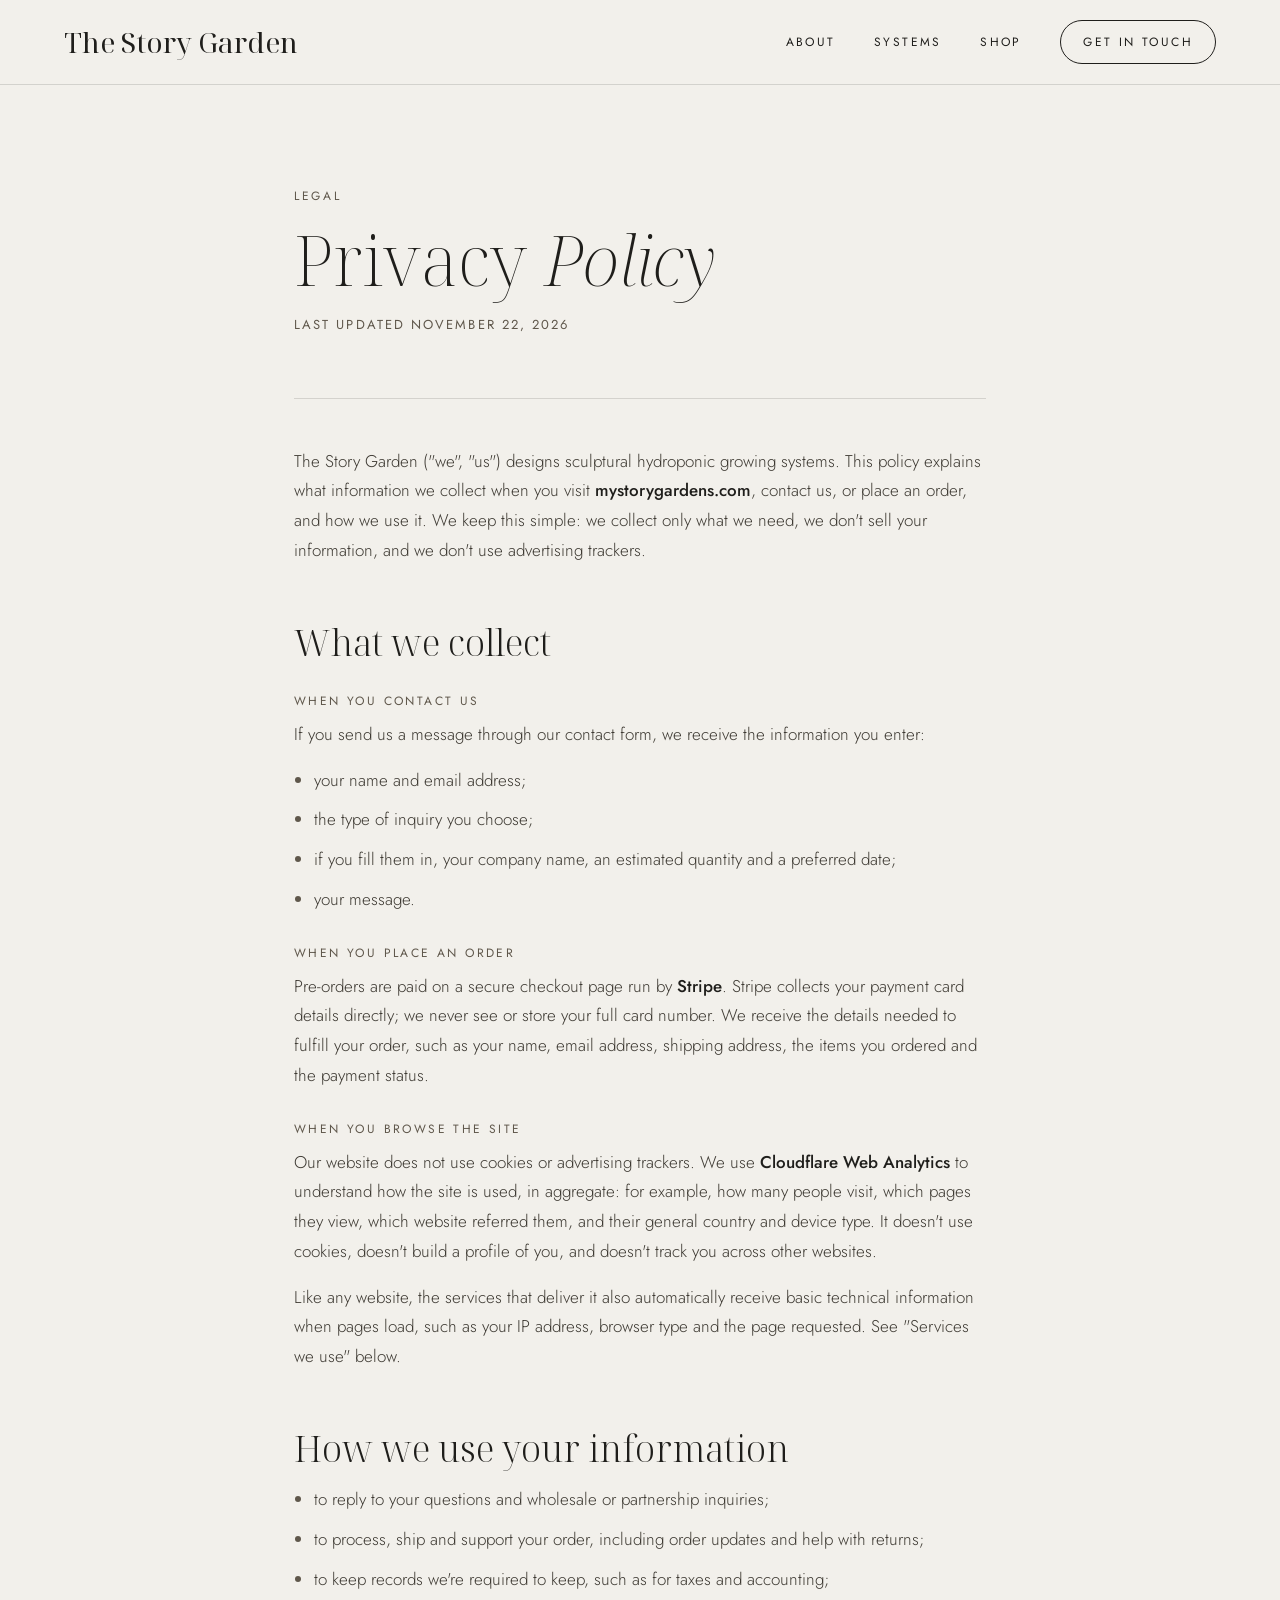
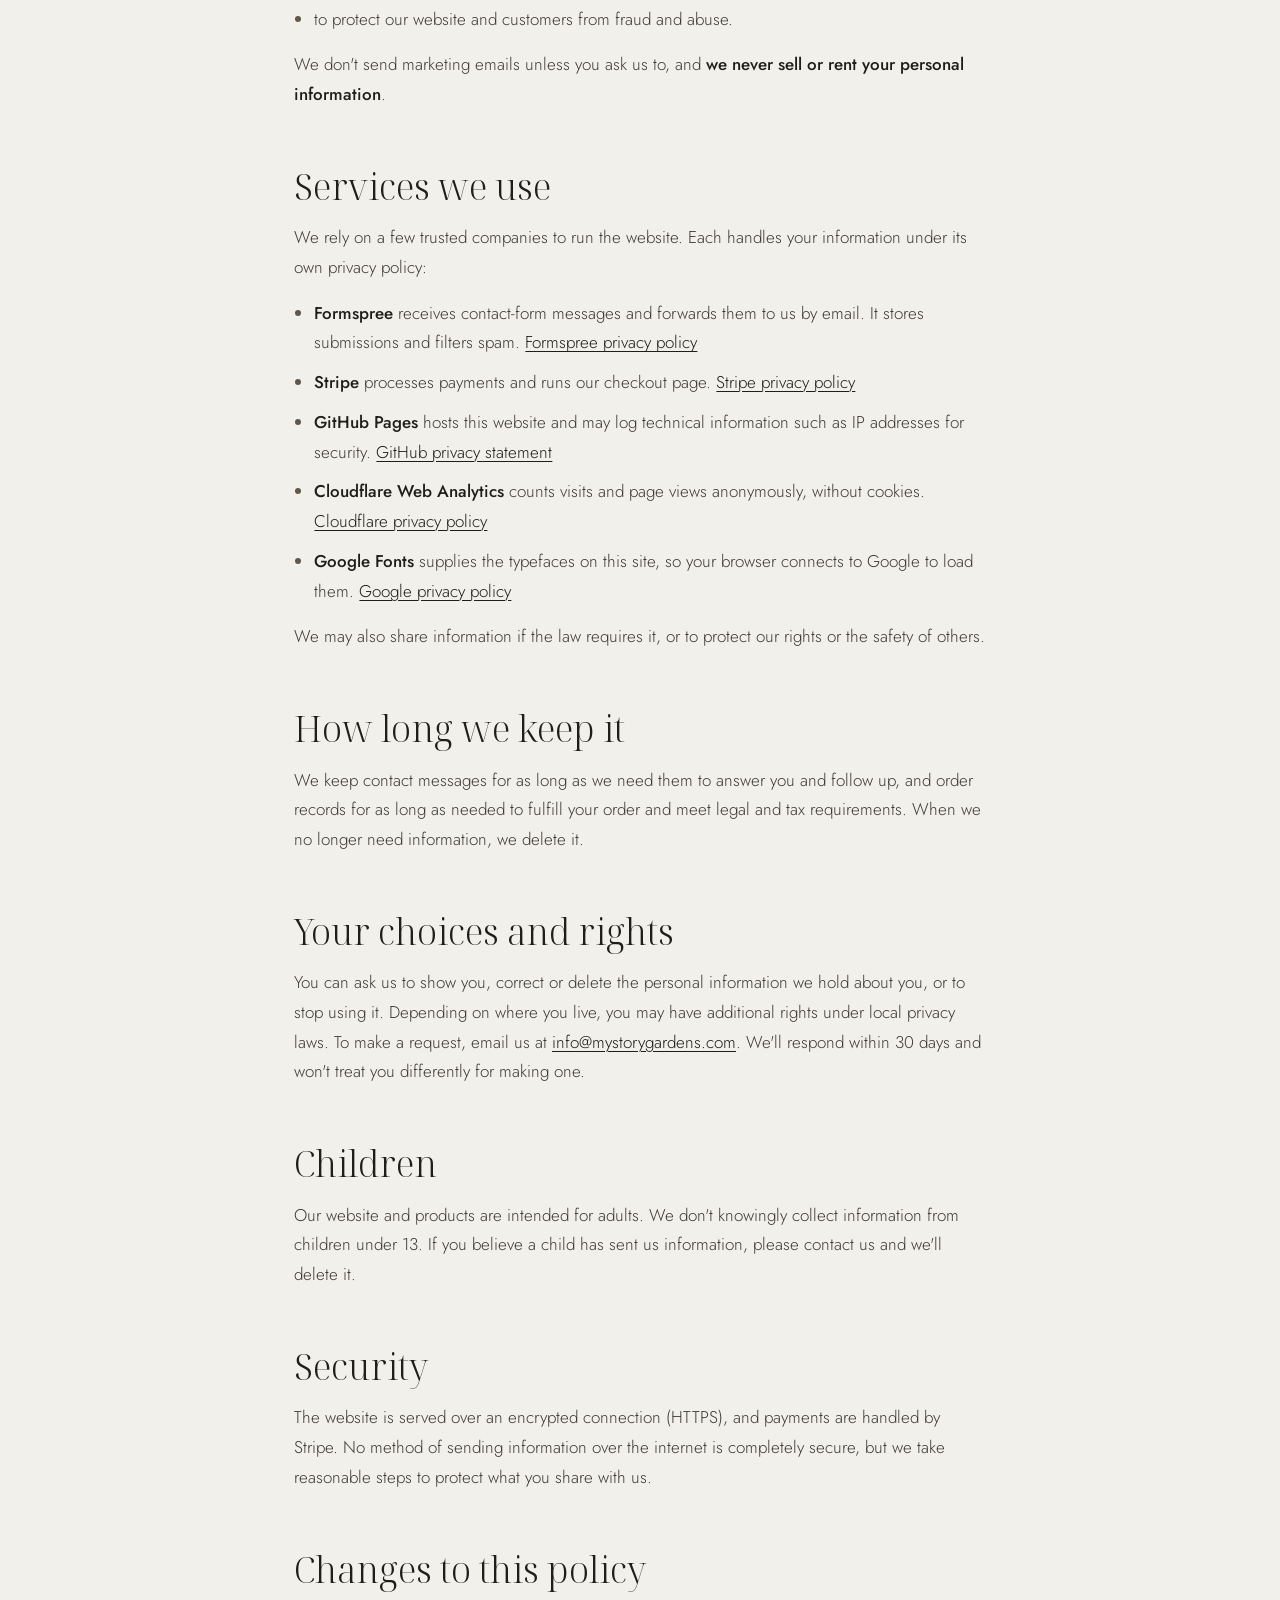
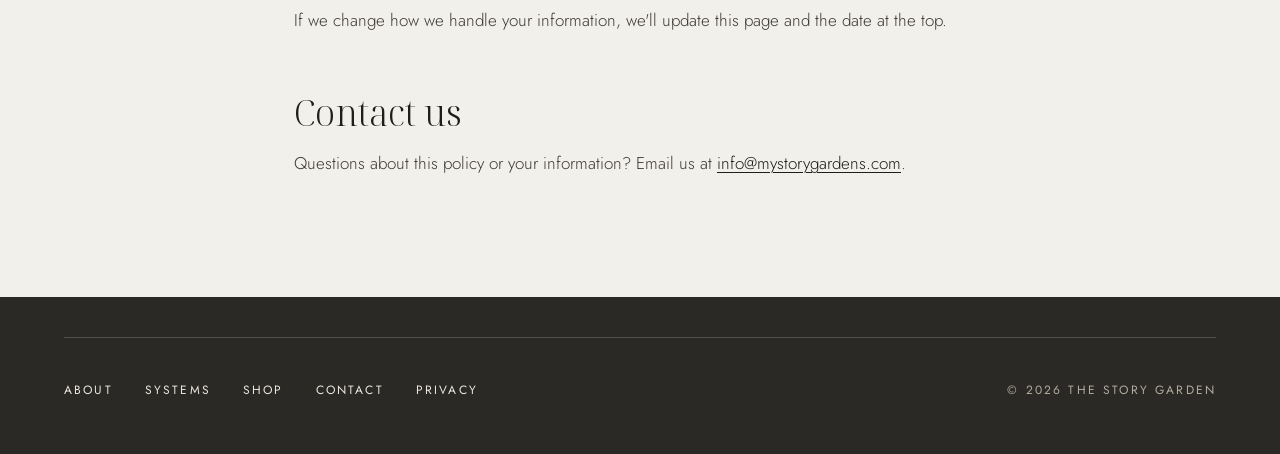
==== commit bccf0f77: "Add Cloudflare Web Analytics and update the privacy policy Cookie-free Cloudflare Web Analytics beac" ====
--- a/privacy.html
+++ b/privacy.html
@@ -35,7 +35,7 @@
   <main class="container legal">
     <p class="label">Legal</p>
     <h1 class="title-xl">Privacy <em>Policy</em></h1>
-    <p class="legal-date">Last updated November 21, 2026</p>
+    <p class="legal-date">Last updated November 22, 2026</p>
 
     <div class="legal-body">
       <p>The Story Garden ("we", "us") designs sculptural hydroponic growing systems. This policy explains what information we collect when you visit <strong>mystorygardens.com</strong>, contact us, or place an order, and how we use it. We keep this simple: we collect only what we need, we don't sell your information, and we don't use advertising trackers.</p>
@@ -55,7 +55,8 @@
       <p>Pre-orders are paid on a secure checkout page run by <strong>Stripe</strong>. Stripe collects your payment card details directly; we never see or store your full card number. We receive the details needed to fulfill your order, such as your name, email address, shipping address, the items you ordered and the payment status.</p>
 
       <h3>When you browse the site</h3>
-      <p>Our website does not use cookies, analytics or advertising trackers. Like any website, the services that deliver it automatically receive basic technical information when pages load, such as your IP address, browser type and the page requested. See "Services we use" below.</p>
+      <p>Our website does not use cookies or advertising trackers. We use <strong>Cloudflare Web Analytics</strong> to understand how the site is used, in aggregate: for example, how many people visit, which pages they view, which website referred them, and their general country and device type. It doesn't use cookies, doesn't build a profile of you, and doesn't track you across other websites.</p>
+      <p>Like any website, the services that deliver it also automatically receive basic technical information when pages load, such as your IP address, browser type and the page requested. See "Services we use" below.</p>
 
       <h2>How we use your information</h2>
       <ul>
@@ -72,6 +73,7 @@
         <li><strong>Formspree</strong> receives contact-form messages and forwards them to us by email. It stores submissions and filters spam. <a href="https://formspree.io/legal/privacy-policy" rel="noopener">Formspree privacy policy</a></li>
         <li><strong>Stripe</strong> processes payments and runs our checkout page. <a href="https://stripe.com/privacy" rel="noopener">Stripe privacy policy</a></li>
         <li><strong>GitHub Pages</strong> hosts this website and may log technical information such as IP addresses for security. <a href="https://docs.github.com/en/site-policy/privacy-policies/github-general-privacy-statement" rel="noopener">GitHub privacy statement</a></li>
+        <li><strong>Cloudflare Web Analytics</strong> counts visits and page views anonymously, without cookies. <a href="https://www.cloudflare.com/privacypolicy/" rel="noopener">Cloudflare privacy policy</a></li>
         <li><strong>Google Fonts</strong> supplies the typefaces on this site, so your browser connects to Google to load them. <a href="https://policies.google.com/privacy" rel="noopener">Google privacy policy</a></li>
       </ul>
       <p>We may also share information if the law requires it, or to protect our rights or the safety of others.</p>
@@ -112,5 +114,8 @@
     </div>
   </footer>
 
+  <!-- Cloudflare Web Analytics (no cookies; anonymous visit counts) -->
+  <script type='module' src='https://static.cloudflareinsights.com/beacon.min.js' data-cf-beacon='{"token": "219ac2c219624229bdef65f859c8a93a"}'></script>
+  <!-- End Cloudflare Web Analytics -->
 </body>
 </html>
--- a/css/styles.css
+++ b/css/styles.css
@@ -69,7 +69,7 @@
 }
 .ulink:hover { background-size: 100% 1px; }
 /* Small text links: invisible padding makes the tap area 44px tall; the underline stays under the text */
-.main-nav .ulink, .footer-bar .ulink, .card-meta .ulink, .small-caps.ulink {
+.main-nav .ulink, .footer-bar .ulink, .card-meta .ulink {
   display: inline-block; padding-block: 15px; background-position: 0 calc(100% - 13px);
 }
 .link-arrow {
@@ -146,7 +146,6 @@
 .body-cols { display: flex; flex-wrap: wrap; gap: 32px 64px; }
 .body-cols > div { flex: 1 1 280px; }
 .body-cols p + p { margin-top: 20px; display: inline-block; }
-.body-cols p + a { margin-top: 5px; }
 .photo-pair { display: flex; flex-wrap: wrap; gap: 32px; align-items: flex-start; }
 .photo { flex: 1 1 340px; height: 520px; border-radius: 4px; background: var(--photo); }
 .photo-offset { flex: 1.4 1 420px; height: 440px; margin-top: 120px; background: #D9D1C2; }
@@ -160,7 +159,17 @@
 .systems-head { display: flex; flex-wrap: wrap; gap: 24px 64px; align-items: flex-end; justify-content: space-between; margin-bottom: 64px; }
 .systems-head .label { margin-bottom: 20px; }
 .systems-intro { max-width: 380px; font-size: 16px; line-height: 1.7; color: #C9C2B5; }
-.systems-grid { display: grid; grid-template-columns: repeat(auto-fit, minmax(min(100%, 520px), 1fr)); gap: 40px 32px; }
+.systems-grid { display: grid; grid-template-columns: 1fr; gap: 40px 32px; }
+/* Tablets: two across; an odd last card spans the full width so it isn't left alone */
+@media (min-width: 700px) {
+  .systems-grid { grid-template-columns: repeat(2, 1fr); }
+  .systems-grid > .system-card:last-child:nth-child(odd) { grid-column: 1 / -1; }
+}
+/* Wide screens: three across */
+@media (min-width: 1100px) {
+  .systems-grid { grid-template-columns: repeat(3, 1fr); }
+  .systems-grid > .system-card:last-child:nth-child(odd) { grid-column: auto; }
+}
 .system-card { display: flex; flex-direction: column; gap: 22px; }
 .video-frame { position: relative; display: block; aspect-ratio: 16 / 9; border-radius: 4px; background: #D8D4CC; }
 .video-frame video { position: absolute; top: 0; left: 0; width: 100%; height: 100%; object-fit: cover; }
@@ -212,7 +221,7 @@
   display: flex; justify-content: space-between; align-items: baseline; gap: 16px;
   padding-bottom: 18px; border-bottom: 1px solid rgba(237, 233, 225, .2);
 }
-.card-title-row h3 { font-size: 36px; font-weight: 300; }
+.card-title-row h3 { font-size: clamp(28px, 2.5vw, 36px); font-weight: 300; }
 .price { font-size: 15px; color: #C9C2B5; }
 .card-meta {
   display: flex; justify-content: space-between; align-items: center; gap: 16px;
